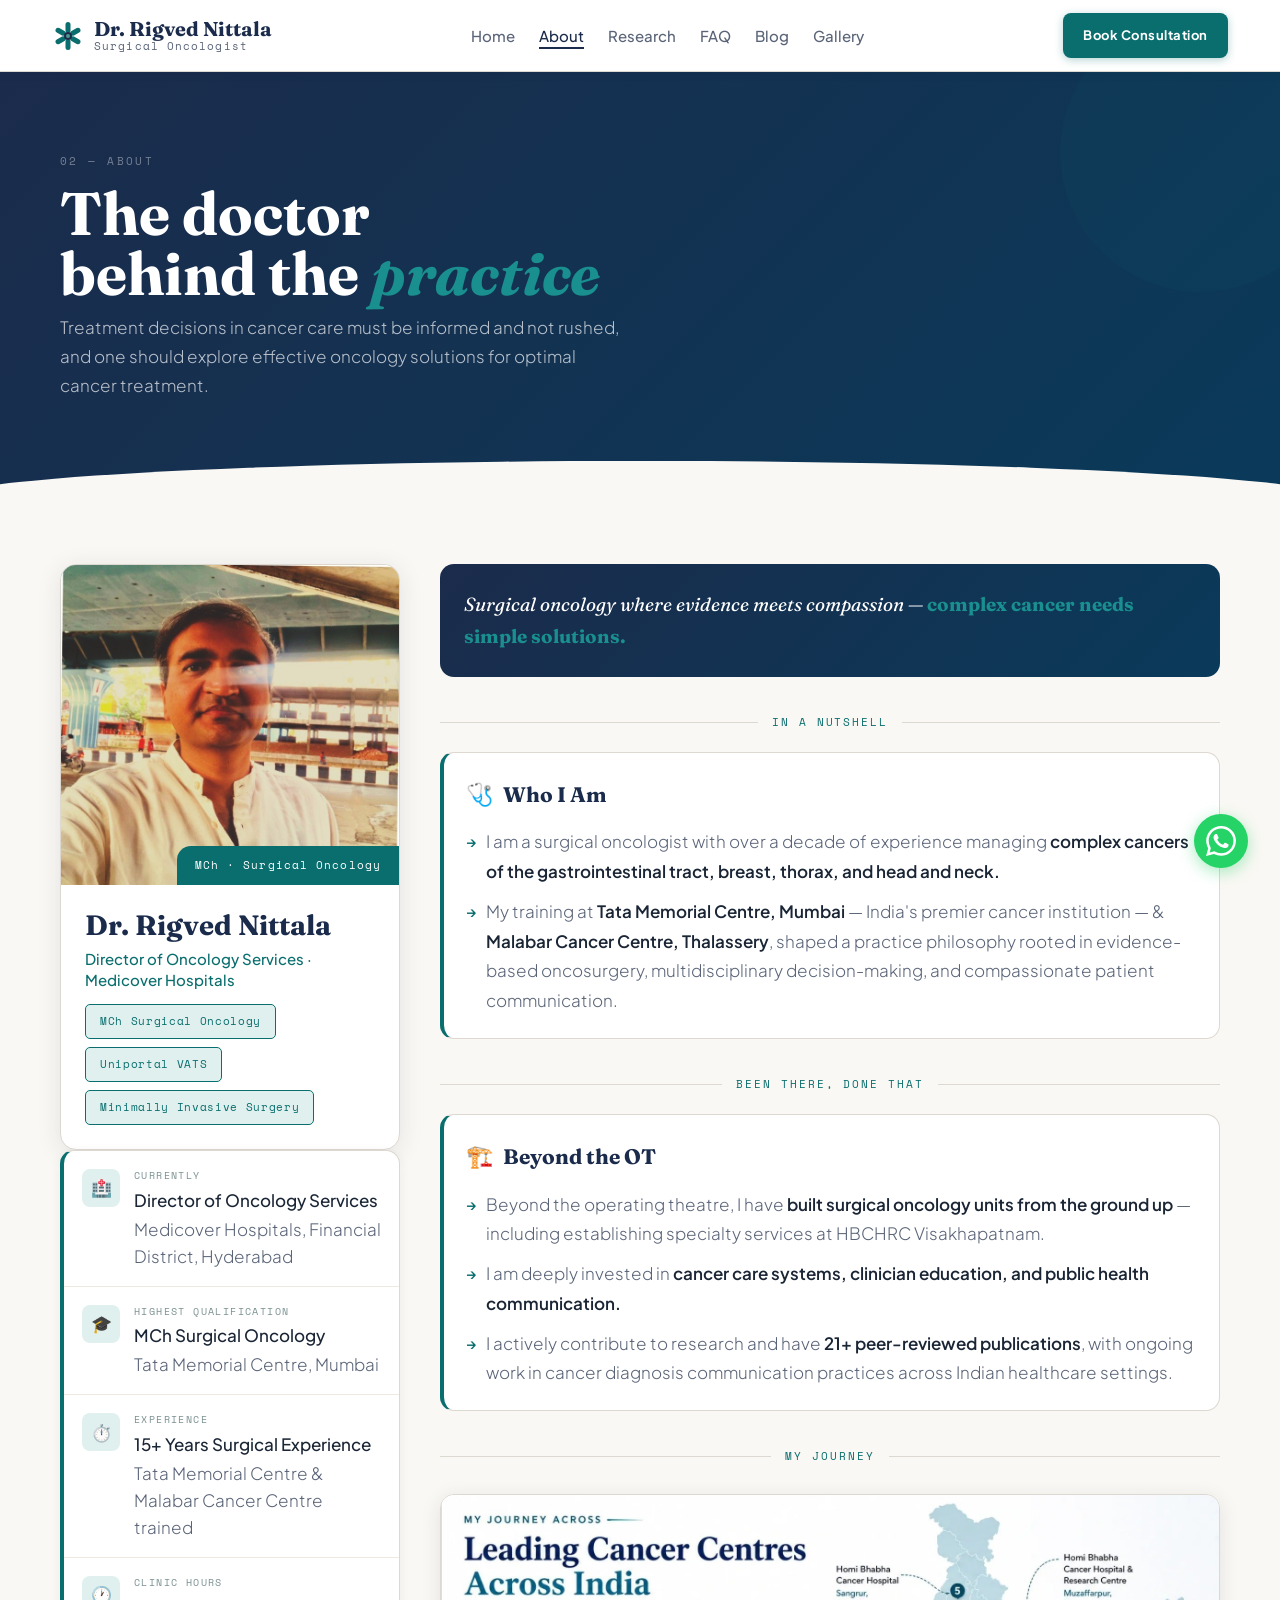
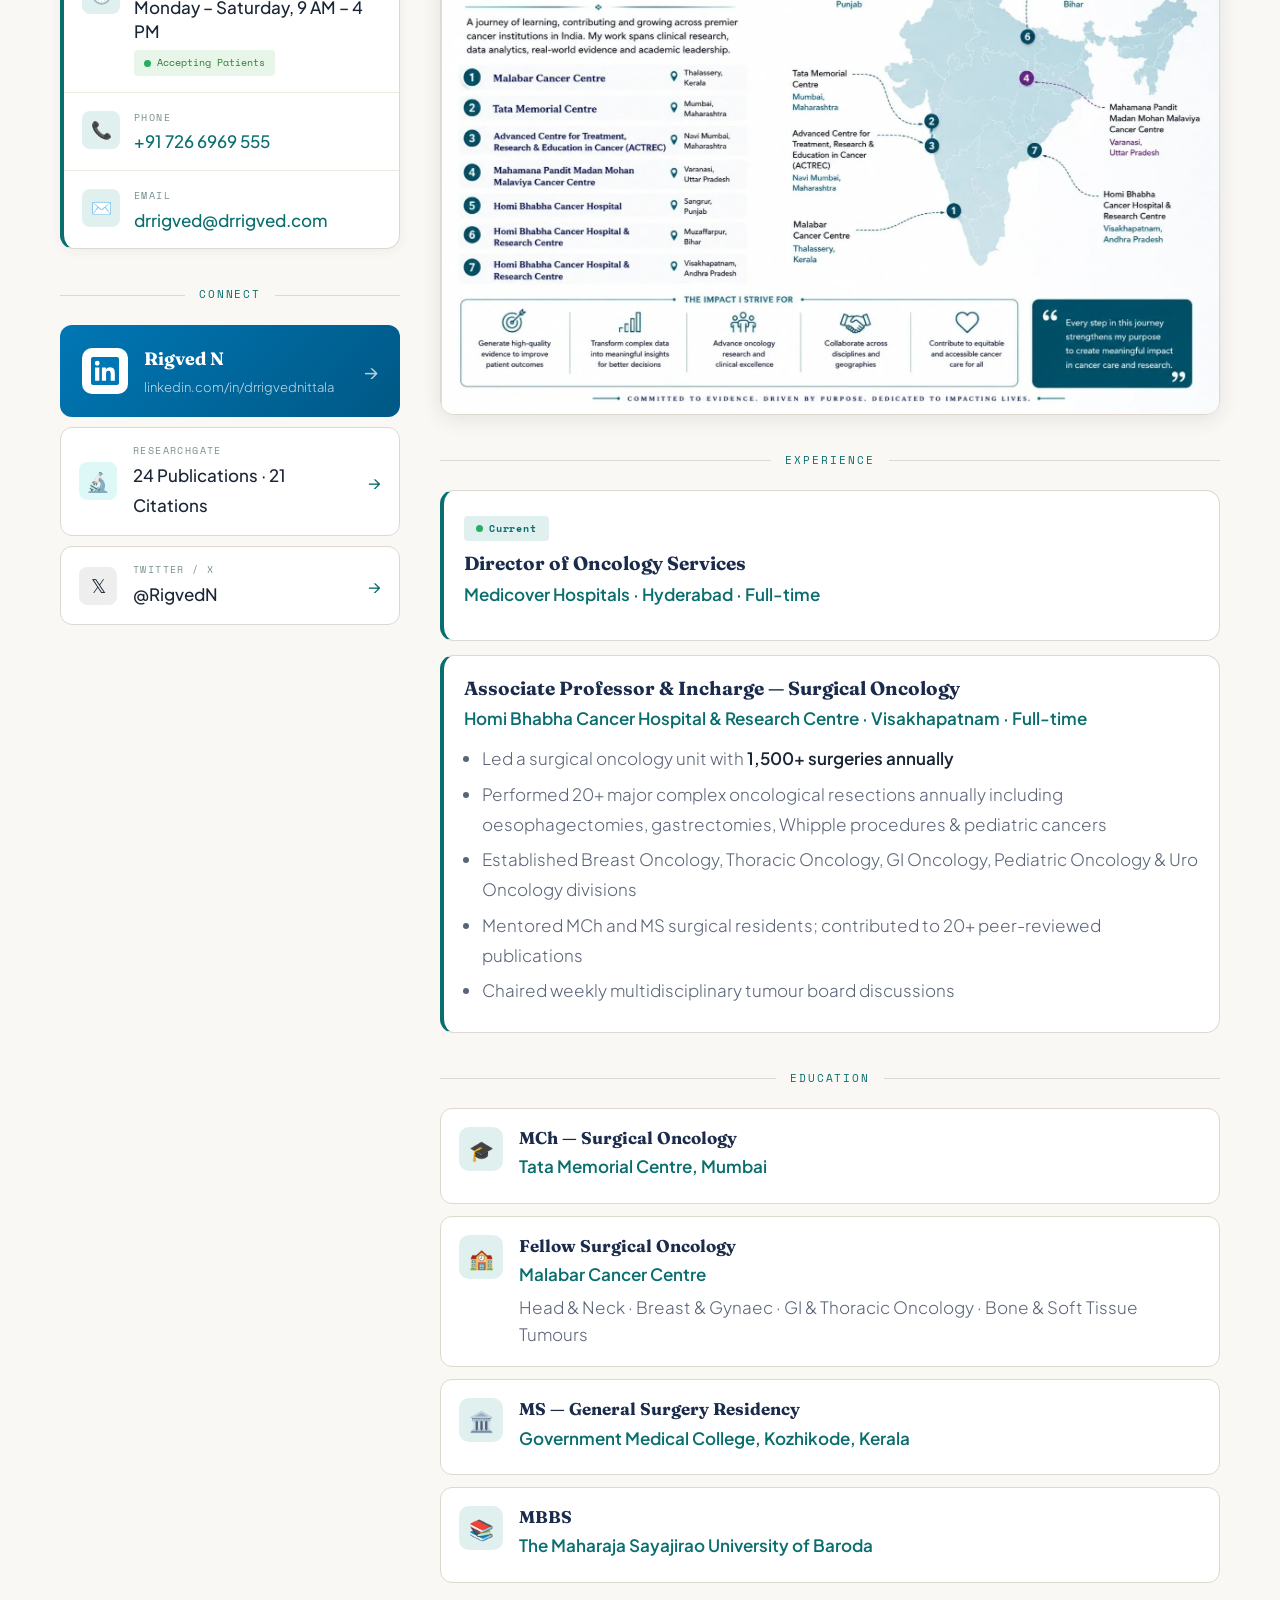
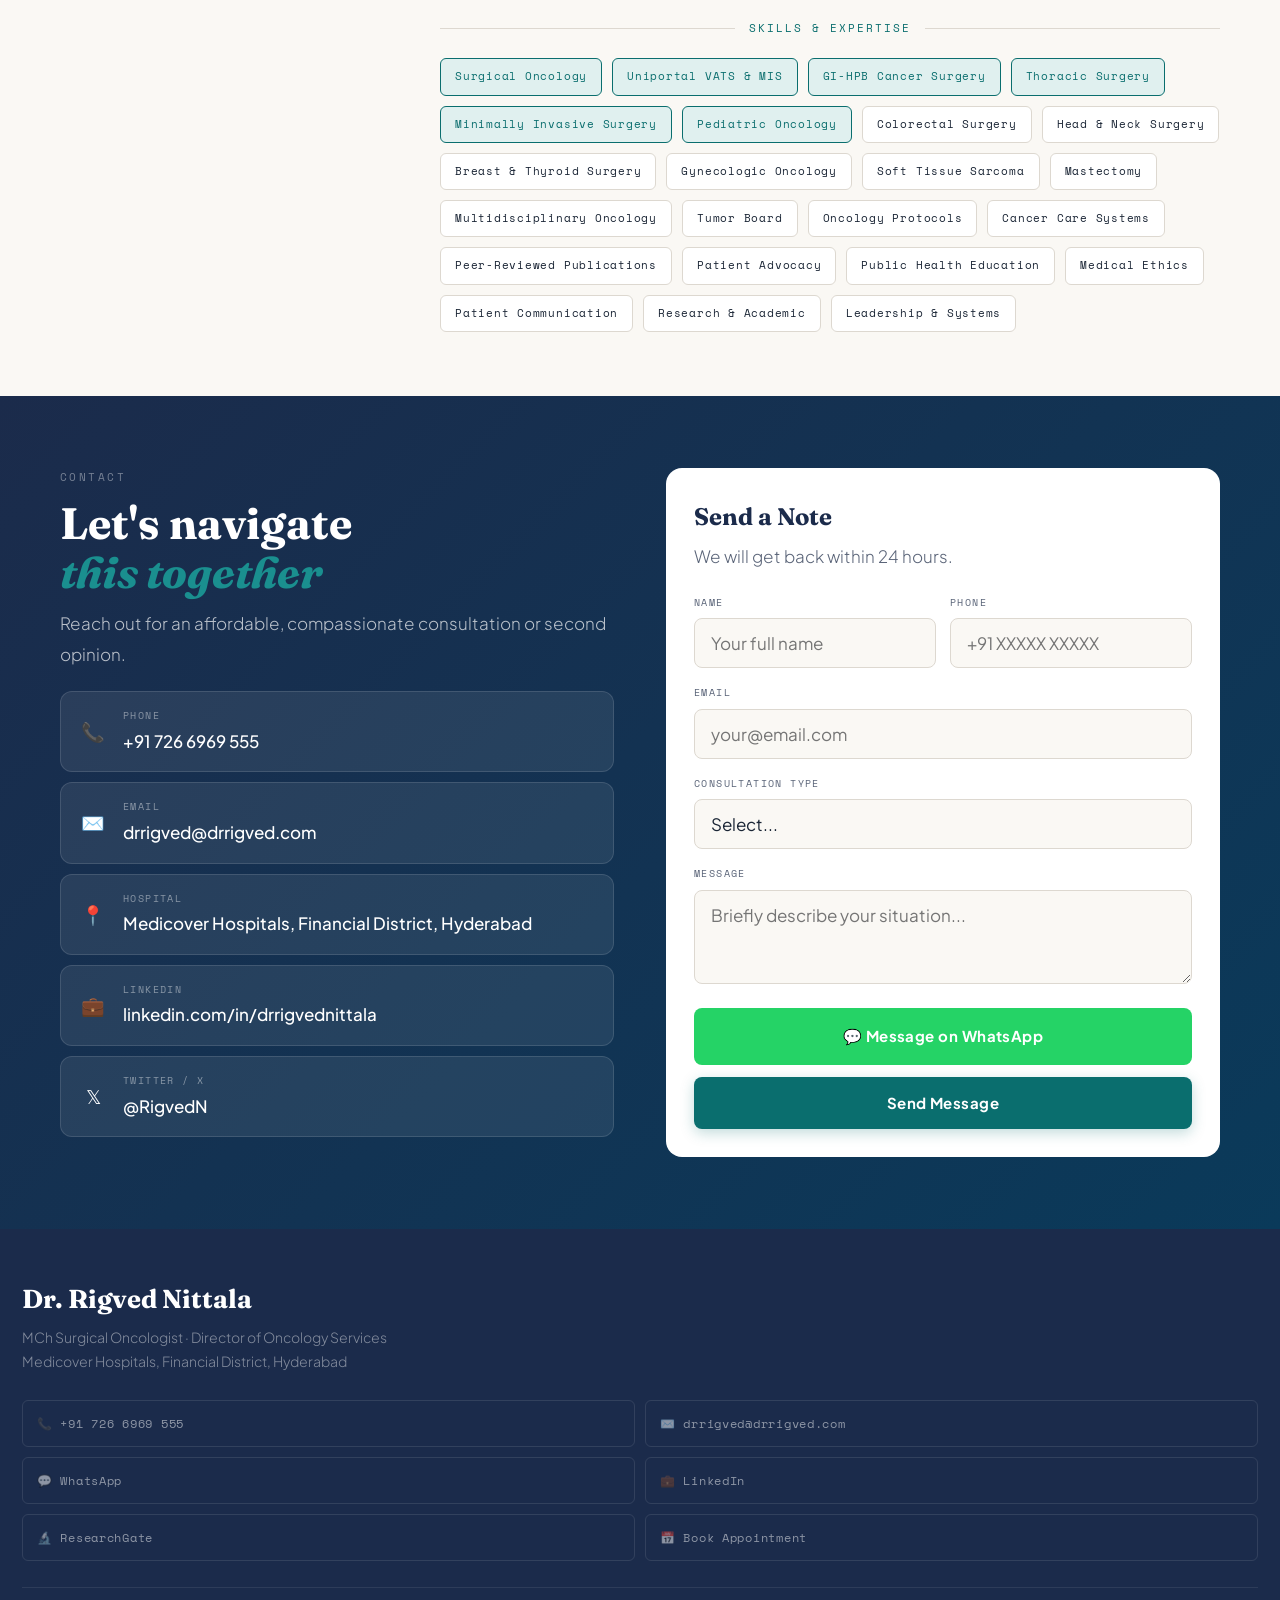
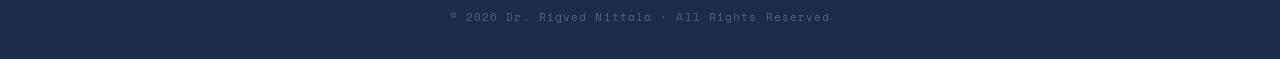
==== about.html @ e98cf2ef "Add files via upload" ====
<!DOCTYPE html>
<html lang="en">
<head>
<meta charset="UTF-8"><meta name="viewport" content="width=device-width,initial-scale=1">
<title>About Dr. Rigved Nittala — Surgical Oncologist</title>
<meta name="description" content="Dr. Rigved Nittala, MCh Surgical Oncologist and Director of Oncology Services at Medicover Hospitals Hyderabad.">
<meta name="theme-color" content="#1B2B4B">
<link rel="manifest" href="manifest.json">
<link rel="stylesheet" href="shared.css">
<style>

/* ── PAGE HERO ── */
.about-hero{background:linear-gradient(135deg,var(--navy) 0%,#0A3A5A 100%);padding:56px 24px 80px;position:relative;overflow:hidden}
.about-hero::after{content:'';position:absolute;bottom:-1px;left:0;right:0;height:40px;background:var(--bg);clip-path:ellipse(55% 100% at 50% 100%)}
.about-hero::before{content:'';position:absolute;top:-60px;right:-60px;width:280px;height:280px;background:var(--teal);border-radius:50%;opacity:.07}
.hero-label{font-family:var(--mono);font-size:11px;letter-spacing:.22em;color:rgba(255,255,255,.4);text-transform:uppercase;margin-bottom:12px}
.hero-h1{font-family:var(--serif);font-size:clamp(36px,8vw,60px);font-weight:700;color:white;line-height:1.0;margin-bottom:10px}
.hero-h1 em{font-style:italic;color:var(--teal-light)}
.hero-sub{font-size:17px;color:rgba(255,255,255,.7);font-weight:300;line-height:1.7;max-width:560px}

/* ── MAIN GRID ── */
.about-section{padding:48px 24px;background:var(--bg)}
.about-grid{display:flex;flex-direction:column;gap:32px}

/* ── PROFILE CARD ── */
.profile-card{background:var(--white);border-radius:16px;overflow:hidden;box-shadow:0 4px 24px rgba(27,43,75,.1);border:1px solid var(--border)}
.profile-photo{position:relative;overflow:hidden}
.profile-photo img{width:100%;height:320px;object-fit:cover;object-position:center top;display:block}
.profile-badge{position:absolute;bottom:0;right:0;background:var(--teal);color:white;padding:10px 18px;font-family:var(--mono);font-size:11px;letter-spacing:.1em;border-radius:14px 0 0 0;font-weight:500}
.profile-info{padding:24px}
.profile-name{font-family:var(--serif);font-size:28px;font-weight:700;color:var(--navy);margin-bottom:5px;line-height:1.2}
.profile-role{font-size:15px;color:var(--teal);font-weight:500;margin-bottom:14px;line-height:1.4}
.chip-wrap{display:flex;flex-wrap:wrap;gap:8px}
.chip{font-family:var(--mono);font-size:11px;letter-spacing:.06em;padding:7px 14px;background:var(--teal-pale);border:1px solid var(--teal);color:var(--teal);border-radius:5px;font-weight:500}

/* ── INFO CARD ── */
.info-card{background:var(--white);border-radius:14px;overflow:hidden;border:1px solid var(--border);box-shadow:0 2px 12px rgba(27,43,75,.06);border-left:4px solid var(--teal)}
.info-row{display:flex;gap:14px;padding:16px 18px;border-bottom:1px solid var(--border-light);align-items:flex-start}
.info-row:last-child{border-bottom:none}
.info-icon{width:38px;height:38px;background:var(--teal-pale);border-radius:8px;display:flex;align-items:center;justify-content:center;font-size:17px;flex-shrink:0;margin-top:2px}
.info-label{font-family:var(--mono);font-size:10px;letter-spacing:.14em;color:var(--sage);text-transform:uppercase;margin-bottom:4px}
.info-value{font-size:var(--fs-body);color:var(--text);font-weight:500;line-height:1.4}
.info-sub{font-size:var(--fs-small);color:var(--muted);margin-top:3px;font-weight:300;line-height:1.6}
.green-badge{display:inline-flex;align-items:center;gap:6px;background:#e8f5e9;color:#2e7d32;padding:4px 10px;border-radius:4px;font-family:var(--mono);font-size:10px;margin-top:7px;font-weight:500}

/* ── SECTION DIVIDER ── */
.sec-div{display:flex;align-items:center;gap:14px;margin:36px 0 20px}
.sec-div-line{flex:1;height:1px;background:var(--border)}
.sec-div-label{font-family:var(--mono);font-size:11px;letter-spacing:.18em;text-transform:uppercase;color:var(--teal);white-space:nowrap;font-weight:500}

/* ── INTRO STATEMENT ── */
.intro-statement{background:linear-gradient(135deg,var(--navy),#0A3A5A);border-radius:14px;padding:24px;margin-bottom:28px}
.intro-statement p{font-family:var(--serif);font-size:19px;font-style:italic;color:white;line-height:1.7;font-weight:400}
.intro-statement p strong{color:var(--teal-light);font-style:normal}

/* ── BIO BOXES ── */
.bio-box{background:var(--white);border:1px solid var(--border);border-radius:14px;padding:22px;margin-bottom:18px;border-left:4px solid var(--teal)}
.bio-box-title{font-family:var(--serif);font-size:21px;font-weight:700;color:var(--navy);margin-bottom:14px;display:flex;align-items:center;gap:10px}
.bio-box-title span{font-size:22px}
.bio-box ul{list-style:none;padding:0;margin:0;display:flex;flex-direction:column;gap:10px}
.bio-box li{font-size:var(--fs-body);color:var(--muted);line-height:1.75;font-weight:300;padding-left:20px;position:relative}
.bio-box li::before{content:'→';position:absolute;left:0;color:var(--teal);font-weight:600;font-size:14px;top:2px}
.bio-box li strong{color:var(--text);font-weight:600}

/* ── CAREER MAP ── */
.career-map-wrap{margin:28px 0;border-radius:14px;overflow:hidden;border:1px solid var(--border);box-shadow:0 4px 20px rgba(27,43,75,.1)}
.career-map-wrap img{width:100%;display:block}

/* ── EXPERIENCE ── */
.exp-item{background:var(--white);border:1px solid var(--border);border-radius:14px;padding:20px;margin-bottom:14px;border-left:4px solid var(--teal);transition:box-shadow .2s}
.exp-item:hover{box-shadow:0 4px 20px rgba(27,43,75,.1)}
.exp-item.current{border-left-color:var(--teal)}
.exp-role{font-family:var(--serif);font-size:19px;font-weight:700;color:var(--navy);margin-bottom:4px;line-height:1.3}
.exp-org{font-size:var(--fs-small);color:var(--teal);font-weight:600;margin-bottom:10px}
.exp-desc ul{padding-left:18px;margin-top:8px}
.exp-desc li{font-size:var(--fs-body);color:var(--muted);line-height:1.75;margin-bottom:6px;font-weight:300}
.exp-desc li strong{color:var(--text);font-weight:600}
.current-badge{display:inline-flex;align-items:center;gap:6px;background:var(--teal-pale);color:var(--teal);padding:4px 12px;border-radius:4px;font-family:var(--mono);font-size:10px;font-weight:600;letter-spacing:.08em;margin-bottom:10px}

/* ── EDUCATION ── */
.edu-item{background:var(--white);border:1px solid var(--border);border-radius:12px;padding:18px;margin-bottom:12px;display:flex;gap:16px;align-items:flex-start}
.edu-icon{width:44px;height:44px;background:var(--teal-pale);border-radius:10px;display:flex;align-items:center;justify-content:center;font-size:20px;flex-shrink:0}
.edu-degree{font-family:var(--serif);font-size:17px;font-weight:700;color:var(--navy);margin-bottom:3px;line-height:1.3}
.edu-school{font-size:var(--fs-small);color:var(--teal);font-weight:600;margin-bottom:3px}
.edu-detail{font-size:var(--fs-small);color:var(--muted);font-weight:300;margin-top:4px;line-height:1.6}

/* ── SKILLS ── */
.skills-grid{display:flex;flex-wrap:wrap;gap:10px}
.skill{font-family:var(--mono);font-size:11px;letter-spacing:.07em;padding:8px 14px;border:1px solid var(--border);color:var(--text);background:var(--white);border-radius:6px;transition:all .2s;font-weight:400}
.skill:hover{border-color:var(--teal);color:var(--teal);background:var(--teal-pale)}
.skill.highlight{background:var(--teal-pale);border-color:var(--teal);color:var(--teal);font-weight:500}

/* ── SOCIAL ── */
.social-links{display:flex;flex-direction:column;gap:10px}
.social-link{display:flex;align-items:center;gap:16px;padding:14px 18px;border:1px solid var(--border);border-radius:12px;text-decoration:none;color:var(--text);transition:all .2s;background:var(--white)}
.social-link:hover{border-color:var(--navy);background:var(--bg-ivory);transform:translateX(3px)}
.social-icon{width:38px;height:38px;border-radius:8px;display:flex;align-items:center;justify-content:center;flex-shrink:0;font-size:19px}
.social-label{font-family:var(--mono);font-size:10px;letter-spacing:.14em;color:var(--sage);text-transform:uppercase;margin-bottom:2px}
.social-val{font-size:var(--fs-body);font-weight:500;color:var(--text)}
.social-arrow{margin-left:auto;color:var(--teal);font-size:18px}
.linkedin-card{background:linear-gradient(135deg,#0077B5,#005885);border-radius:12px;padding:18px 22px;display:flex;align-items:center;gap:16px;text-decoration:none;margin-bottom:10px}
.linkedin-logo{width:46px;height:46px;background:white;border-radius:10px;display:flex;align-items:center;justify-content:center;flex-shrink:0}
.linkedin-logo svg{width:28px;height:28px}
.linkedin-name{font-family:var(--serif);font-size:18px;font-weight:700;color:white;margin-bottom:2px}
.linkedin-role{font-size:13px;color:rgba(255,255,255,.75);font-weight:300}
.linkedin-arrow{color:rgba(255,255,255,.7);font-size:20px;margin-left:auto}

/* ── CONTACT ── */
.contact-section{background:linear-gradient(135deg,var(--navy) 0%,#0A3A5A 100%);padding:48px 24px}
.contact-grid{display:flex;flex-direction:column;gap:32px}
.contact-title{font-family:var(--serif);font-size:clamp(28px,6vw,44px);font-weight:700;color:white;line-height:1.1;margin-bottom:12px}
.contact-title em{font-style:italic;color:var(--teal-light)}
.contact-desc{font-size:var(--fs-body);color:rgba(255,255,255,.7);font-weight:300;line-height:1.8;margin-bottom:22px}
.c-link{display:flex;align-items:center;gap:16px;padding:15px 18px;background:rgba(255,255,255,.08);border:1px solid rgba(255,255,255,.12);border-radius:12px;text-decoration:none;color:white;transition:all .2s;margin-bottom:10px;min-height:54px}
.c-link:hover{background:rgba(255,255,255,.16);transform:translateX(3px)}
.c-link-icon{font-size:19px;width:28px;text-align:center;flex-shrink:0}
.c-link-label{font-family:var(--mono);font-size:10px;letter-spacing:.14em;color:rgba(255,255,255,.45);text-transform:uppercase;margin-bottom:2px}
.c-link-val{font-size:var(--fs-body);font-weight:500}
.cform{background:white;border-radius:16px;padding:28px}
.cform-title{font-family:var(--serif);font-size:24px;font-weight:700;color:var(--navy);margin-bottom:4px}
.cform-sub{font-size:var(--fs-small);color:var(--muted);font-weight:300;margin-bottom:22px}
.fg{margin-bottom:16px}
.fg label{display:block;font-family:var(--mono);font-size:10px;letter-spacing:.14em;text-transform:uppercase;color:var(--muted);margin-bottom:7px}
.fg input,.fg textarea,.fg select{width:100%;border:1.5px solid var(--border);border-radius:8px;padding:13px 16px;font-family:var(--sans);font-size:var(--fs-body);color:var(--text);background:var(--bg);outline:none;transition:border-color .2s;-webkit-appearance:none;min-height:50px}
.fg input:focus,.fg textarea:focus,.fg select:focus{border-color:var(--teal);box-shadow:0 0 0 3px rgba(10,110,110,.1)}
.fg textarea{resize:vertical;min-height:94px}
.fg-row{display:grid;grid-template-columns:1fr 1fr;gap:14px}

@media(min-width:768px){
  .about-hero{padding:80px 60px 100px}
  .about-section{padding:64px 60px}
  .about-grid{display:grid;grid-template-columns:340px 1fr;gap:40px;align-items:start}
  .contact-section{padding:72px 60px}
  .contact-grid{display:grid;grid-template-columns:1fr 1fr;gap:52px;align-items:start}
}
</style>
</head>
<body>
</div>
<nav class="main-nav">
  <a href="index.html" class="nav-logo"><svg width="32" height="32" viewBox="0 0 64 64"><g transform="translate(32,32)"><rect x="-5" y="-28" width="10" height="22" rx="5" fill="#0A6E6E" transform="rotate(0)"/><rect x="-5" y="-28" width="10" height="22" rx="5" fill="#0A6E6E" transform="rotate(60)"/><rect x="-5" y="-28" width="10" height="22" rx="5" fill="#0A6E6E" transform="rotate(120)"/><rect x="-5" y="-28" width="10" height="22" rx="5" fill="#0A6E6E" transform="rotate(180)"/><rect x="-5" y="-28" width="10" height="22" rx="5" fill="#0A6E6E" transform="rotate(240)"/><rect x="-5" y="-28" width="10" height="22" rx="5" fill="#0A6E6E" transform="rotate(300)"/><circle r="8" fill="#1B2B4B"/><circle r="4" fill="#4A9B8E"/></g></svg><div class="nav-logo-text">Dr. Rigved Nittala<small>Surgical Oncologist</small></div></a>
  <ul class="nav-links"><li><a href="index.html">Home</a></li><li><a href="about.html" class="active">About</a></li><li><a href="research.html">Research</a></li><li><a href="faq.html">FAQ</a></li><li><a href="blog.html">Blog</a></li><li><a href="gallery.html">Gallery</a></li></ul>
  <div class="nav-right"><a href="#contact" class="nav-cta">Book Consultation</a></div>
</nav>

<div class="page-wrap">

<!-- HERO -->
<div class="about-hero">
  <div class="hero-label reveal">02 — About</div>
  <h1 class="hero-h1 reveal d1">The doctor<br>behind the <em>practice</em></h1>
  <p class="hero-sub reveal d2">Treatment decisions in cancer care must be informed and not rushed, and one should explore effective oncology solutions for optimal cancer treatment.</p>
</div>

<!-- MAIN SECTION -->
<div class="about-section">
  <div class="about-grid">

    <!-- LEFT SIDEBAR -->
    <div>
      <!-- PROFILE CARD -->
      <div class="profile-card reveal">
        <div class="profile-photo">
          <img src="doctor-photo.jpg" alt="Dr. Rigved Nittala"/>
          <div class="profile-badge">MCh · Surgical Oncology</div>
        </div>
        <div class="profile-info">
          <div class="profile-name">Dr. Rigved Nittala</div>
          <div class="profile-role">Director of Oncology Services · Medicover Hospitals</div>
          <div class="chip-wrap">
            <span class="chip">MCh Surgical Oncology</span>
            <span class="chip">Uniportal VATS</span>
            <span class="chip">Minimally Invasive Surgery</span>
          </div>
        </div>
      </div>

      <!-- INFO CARD -->
      <div class="info-card reveal d1">
        <div class="info-row"><div class="info-icon">🏥</div><div><div class="info-label">Currently</div><div class="info-value">Director of Oncology Services</div><div class="info-sub">Medicover Hospitals, Financial District, Hyderabad</div></div></div>
        <div class="info-row"><div class="info-icon">🎓</div><div><div class="info-label">Highest Qualification</div><div class="info-value">MCh Surgical Oncology</div><div class="info-sub">Tata Memorial Centre, Mumbai</div></div></div>
        <div class="info-row"><div class="info-icon">⏱️</div><div><div class="info-label">Experience</div><div class="info-value">15+ Years Surgical Experience</div><div class="info-sub">Tata Memorial Centre &amp; Malabar Cancer Centre trained</div></div></div>
        <div class="info-row"><div class="info-icon">🕐</div><div><div class="info-label">Clinic Hours</div><div class="info-value">Monday – Saturday, 9 AM – 4 PM</div><div class="green-badge"><span class="status-dot"></span>Accepting Patients</div></div></div>
        <div class="info-row"><div class="info-icon">📞</div><div><div class="info-label">Phone</div><div class="info-value"><a href="tel:+917266969555" style="color:var(--teal);text-decoration:none">+91 726 6969 555</a></div></div></div>
        <div class="info-row"><div class="info-icon">✉️</div><div><div class="info-label">Email</div><div class="info-value"><a href="mailto:drrigved@drrigved.com" style="color:var(--teal);text-decoration:none">drrigved@drrigved.com</a></div></div></div>
      </div>

      <!-- CONNECT -->
      <div class="sec-div reveal"><div class="sec-div-line"></div><div class="sec-div-label">Connect</div><div class="sec-div-line"></div></div>
      <a href="https://www.linkedin.com/in/drrigvednittala/" target="_blank" class="linkedin-card reveal">
        <div class="linkedin-logo"><svg viewBox="0 0 24 24" fill="#0077B5"><path d="M20.447 20.452h-3.554v-5.569c0-1.328-.027-3.037-1.852-3.037-1.853 0-2.136 1.445-2.136 2.939v5.667H9.351V9h3.414v1.561h.046c.477-.9 1.637-1.85 3.37-1.85 3.601 0 4.267 2.37 4.267 5.455v6.286zM5.337 7.433a2.062 2.062 0 01-2.063-2.065 2.064 2.064 0 112.063 2.065zm1.782 13.019H3.555V9h3.564v11.452zM22.225 0H1.771C.792 0 0 .774 0 1.729v20.542C0 23.227.792 24 1.771 24h20.451C23.2 24 24 23.227 24 22.271V1.729C24 .774 23.2 0 22.222 0h.003z"/></svg></div>
        <div><div class="linkedin-name">Rigved N</div><div class="linkedin-role">linkedin.com/in/drrigvednittala</div></div>
        <div class="linkedin-arrow">→</div>
      </a>
      <div class="social-links reveal d1">
        <a href="https://www.researchgate.net/profile/Rigved-Nittala" target="_blank" class="social-link"><div class="social-icon" style="background:#00CCBB22">🔬</div><div><div class="social-label">ResearchGate</div><div class="social-val">24 Publications · 21 Citations</div></div><div class="social-arrow">→</div></a>
        <a href="https://twitter.com/RigvedN" target="_blank" class="social-link"><div class="social-icon" style="background:#00000011">𝕏</div><div><div class="social-label">Twitter / X</div><div class="social-val">@RigvedN</div></div><div class="social-arrow">→</div></a>
      </div>
    </div>

    <!-- RIGHT CONTENT -->
    <div>

      <!-- INTRO STATEMENT -->
      <div class="intro-statement reveal">
        <p>Surgical oncology where evidence meets compassion — <strong>complex cancer needs simple solutions.</strong></p>
      </div>

      <!-- IN A NUTSHELL -->
      <div class="sec-div reveal"><div class="sec-div-line"></div><div class="sec-div-label">In a Nutshell</div><div class="sec-div-line"></div></div>
      <div class="bio-box reveal d1">
        <div class="bio-box-title"><span>🩺</span> Who I Am</div>
        <ul>
          <li>I am a surgical oncologist with over a decade of experience managing <strong>complex cancers of the gastrointestinal tract, breast, thorax, and head and neck.</strong></li>
          <li>My training at <strong>Tata Memorial Centre, Mumbai</strong> — India's premier cancer institution — &amp; <strong>Malabar Cancer Centre, Thalassery</strong>, shaped a practice philosophy rooted in evidence-based oncosurgery, multidisciplinary decision-making, and compassionate patient communication.</li>
        </ul>
      </div>

      <!-- BEEN THERE DONE THAT -->
      <div class="sec-div reveal"><div class="sec-div-line"></div><div class="sec-div-label">Been There, Done That</div><div class="sec-div-line"></div></div>
      <div class="bio-box reveal d1" style="border-left-color:var(--teal)">
        <div class="bio-box-title"><span>🏗️</span> Beyond the OT</div>
        <ul>
          <li>Beyond the operating theatre, I have <strong>built surgical oncology units from the ground up</strong> — including establishing specialty services at HBCHRC Visakhapatnam.</li>
          <li>I am deeply invested in <strong>cancer care systems, clinician education, and public health communication.</strong></li>
          <li>I actively contribute to research and have <strong>21+ peer-reviewed publications</strong>, with ongoing work in cancer diagnosis communication practices across Indian healthcare settings.</li>
        </ul>
      </div>

      <!-- CAREER MAP -->
      <div class="sec-div reveal"><div class="sec-div-line"></div><div class="sec-div-label">My Journey</div><div class="sec-div-line"></div></div>
      <div class="career-map-wrap reveal d1">
        <img src="career-map.png" alt="Dr. Rigved Nittala — Journey Across Leading Cancer Centres Across India"/>
      </div>

      <!-- EXPERIENCE -->
      <div class="sec-div reveal"><div class="sec-div-line"></div><div class="sec-div-label">Experience</div><div class="sec-div-line"></div></div>

      <div class="exp-item current reveal">
        <div class="current-badge"><span class="status-dot"></span> Current</div>
        <div class="exp-role">Director of Oncology Services</div>
        <div class="exp-org">Medicover Hospitals · Hyderabad · Full-time</div>
      </div>

      <div class="exp-item reveal d1">
        <div class="exp-role">Associate Professor &amp; Incharge — Surgical Oncology</div>
        <div class="exp-org">Homi Bhabha Cancer Hospital &amp; Research Centre · Visakhapatnam · Full-time</div>
        <div class="exp-desc">
          <ul>
            <li>Led a surgical oncology unit with <strong>1,500+ surgeries annually</strong></li>
            <li>Performed 20+ major complex oncological resections annually including oesophagectomies, gastrectomies, Whipple procedures &amp; pediatric cancers</li>
            <li>Established Breast Oncology, Thoracic Oncology, GI Oncology, Pediatric Oncology &amp; Uro Oncology divisions</li>
            <li>Mentored MCh and MS surgical residents; contributed to 20+ peer-reviewed publications</li>
            <li>Chaired weekly multidisciplinary tumour board discussions</li>
          </ul>
        </div>
      </div>

      <!-- EDUCATION -->
      <div class="sec-div reveal"><div class="sec-div-line"></div><div class="sec-div-label">Education</div><div class="sec-div-line"></div></div>
      <div class="edu-item reveal">
        <div class="edu-icon">🎓</div>
        <div><div class="edu-degree">MCh — Surgical Oncology</div><div class="edu-school">Tata Memorial Centre, Mumbai</div></div>
      </div>
      <div class="edu-item reveal d1">
        <div class="edu-icon">🏫</div>
        <div><div class="edu-degree">Fellow Surgical Oncology</div><div class="edu-school">Malabar Cancer Centre</div><div class="edu-detail">Head &amp; Neck · Breast &amp; Gynaec · GI &amp; Thoracic Oncology · Bone &amp; Soft Tissue Tumours</div></div>
      </div>
      <div class="edu-item reveal d2">
        <div class="edu-icon">🏛️</div>
        <div><div class="edu-degree">MS — General Surgery Residency</div><div class="edu-school">Government Medical College, Kozhikode, Kerala</div></div>
      </div>
      <div class="edu-item reveal">
        <div class="edu-icon">📚</div>
        <div><div class="edu-degree">MBBS</div><div class="edu-school">The Maharaja Sayajirao University of Baroda</div></div>
      </div>

      <!-- SKILLS -->
      <div class="sec-div reveal"><div class="sec-div-line"></div><div class="sec-div-label">Skills &amp; Expertise</div><div class="sec-div-line"></div></div>
      <div class="skills-grid reveal">
        <span class="skill highlight">Surgical Oncology</span>
        <span class="skill highlight">Uniportal VATS &amp; MIS</span>
        <span class="skill highlight">GI-HPB Cancer Surgery</span>
        <span class="skill highlight">Thoracic Surgery</span>
        <span class="skill highlight">Minimally Invasive Surgery</span>
        <span class="skill highlight">Pediatric Oncology</span>
        <span class="skill">Colorectal Surgery</span>
        <span class="skill">Head &amp; Neck Surgery</span>
        <span class="skill">Breast &amp; Thyroid Surgery</span>
        <span class="skill">Gynecologic Oncology</span>
        <span class="skill">Soft Tissue Sarcoma</span>
        <span class="skill">Mastectomy</span>
        <span class="skill">Multidisciplinary Oncology</span>
        <span class="skill">Tumor Board</span>
        <span class="skill">Oncology Protocols</span>
        <span class="skill">Cancer Care Systems</span>
        <span class="skill">Peer-Reviewed Publications</span>
        <span class="skill">Patient Advocacy</span>
        <span class="skill">Public Health Education</span>
        <span class="skill">Medical Ethics</span>
        <span class="skill">Patient Communication</span>
        <span class="skill">Research &amp; Academic</span>
        <span class="skill">Leadership &amp; Systems</span>
      </div>

    </div>
  </div>
</div>

<!-- CONTACT -->
<div class="contact-section" id="contact">
  <div class="contact-grid">
    <div>
      <div class="hero-label reveal" style="color:rgba(255,255,255,.4)">Contact</div>
      <h2 class="contact-title reveal">Let's navigate<br><em>this together</em></h2>
      <p class="contact-desc reveal d1">Reach out for an affordable, compassionate consultation or second opinion.</p>
      <div class="reveal d2">
        <a href="tel:+917266969555" class="c-link"><div class="c-link-icon">📞</div><div><div class="c-link-label">Phone</div><div class="c-link-val">+91 726 6969 555</div></div></a>
        <a href="mailto:drrigved@drrigved.com" class="c-link"><div class="c-link-icon">✉️</div><div><div class="c-link-label">Email</div><div class="c-link-val">drrigved@drrigved.com</div></div></a>
        <a href="https://maps.google.com/?q=Medicover+Hospitals+Financial+District+Hyderabad" target="_blank" class="c-link"><div class="c-link-icon">📍</div><div><div class="c-link-label">Hospital</div><div class="c-link-val">Medicover Hospitals, Financial District, Hyderabad</div></div></a>
        <a href="https://www.linkedin.com/in/drrigvednittala/" target="_blank" class="c-link"><div class="c-link-icon">💼</div><div><div class="c-link-label">LinkedIn</div><div class="c-link-val">linkedin.com/in/drrigvednittala</div></div></a>
        <a href="https://twitter.com/RigvedN" target="_blank" class="c-link"><div class="c-link-icon">𝕏</div><div><div class="c-link-label">Twitter / X</div><div class="c-link-val">@RigvedN</div></div></a>
      </div>
    </div>
    <div class="cform reveal d1">
      <h3 class="cform-title">Send a Note</h3>
      <p class="cform-sub">We will get back within 24 hours.</p>
      <div class="fg-row">
        <div class="fg"><label>Name</label><input type="text" id="cname" placeholder="Your full name"></div>
        <div class="fg"><label>Phone</label><input type="tel" id="cphone" placeholder="+91 XXXXX XXXXX"></div>
      </div>
      <div class="fg"><label>Email</label><input type="email" id="cemail" placeholder="your@email.com"></div>
      <div class="fg"><label>Consultation Type</label>
        <select id="ctype">
          <option value="">Select...</option>
          <option>First Consultation</option>
          <option>Second Opinion on Diagnosis</option>
          <option>Second Opinion on Treatment</option>
          <option>Post-Surgery Follow-Up</option>
          <option>Referring Physician Enquiry</option>
          <option>Research / Academic Enquiry</option>
        </select>
      </div>
      <div class="fg"><label>Message</label><textarea id="cmsg" placeholder="Briefly describe your situation..."></textarea></div>
      <a href="https://wa.me/917266969555" target="_blank" class="btn btn-full" style="background:#25D366;color:white;margin-bottom:12px;min-height:52px;font-size:15px">💬 Message on WhatsApp</a>
      <button class="btn btn-primary btn-full" style="min-height:52px;font-size:15px" onclick="sendContact()">Send Message</button>
      <div id="contactMsg" style="display:none;margin-top:12px;padding:10px 14px;border-radius:8px;font-size:14px"></div>
    </div>
  </div>
</div>

<footer class="main-footer">
  <div class="footer-name">Dr. Rigved Nittala</div>
  <p class="footer-tagline">MCh Surgical Oncologist · Director of Oncology Services<br>Medicover Hospitals, Financial District, Hyderabad</p>
  <div class="footer-grid">
    <a href="tel:+917266969555">📞 +91 726 6969 555</a><a href="mailto:drrigved@drrigved.com">✉️ drrigved@drrigved.com</a>
    <a href="https://wa.me/917266969555" target="_blank">💬 WhatsApp</a><a href="https://www.linkedin.com/in/drrigvednittala/" target="_blank">💼 LinkedIn</a>
    <a href="https://www.researchgate.net/profile/Rigved-Nittala" target="_blank">🔬 ResearchGate</a><a href="#contact">📅 Book Appointment</a>
  </div>
  <div class="footer-copy">© 2026 Dr. Rigved Nittala · All Rights Reserved</div>
</footer>
</div>

<nav class="bottom-nav">
  <a href="index.html"><svg viewBox="0 0 24 24"><path d="M3 9l9-7 9 7v11a2 2 0 01-2 2H5a2 2 0 01-2-2z"/><polyline points="9,22 9,12 15,12 15,22"/></svg>Home</a>
  <a href="about.html" class="active"><svg viewBox="0 0 24 24"><path d="M20 21v-2a4 4 0 00-4-4H8a4 4 0 00-4 4v2"/><circle cx="12" cy="7" r="4"/></svg>About</a>
  <a href="research.html"><svg viewBox="0 0 24 24"><path d="M2 3h6a4 4 0 014 4v14a3 3 0 00-3-3H2z"/><path d="M22 3h-6a4 4 0 00-4 4v14a3 3 0 013-3h7z"/></svg>Research</a>
  <a href="faq.html"><svg viewBox="0 0 24 24"><circle cx="12" cy="12" r="10"/><path d="M9.09 9a3 3 0 015.83 1c0 2-3 3-3 3"/><line x1="12" y1="17" x2="12.01" y2="17"/></svg>FAQ</a>
  <a href="blog.html"><svg viewBox="0 0 24 24"><path d="M11 4H4a2 2 0 00-2 2v14a2 2 0 002 2h14a2 2 0 002-2v-7"/><path d="M18.5 2.5a2.121 2.121 0 013 3L12 15l-4 1 1-4 9.5-9.5z"/></svg>Blog</a>
  <a href="gallery.html"><svg viewBox="0 0 24 24"><rect x="3" y="3" width="18" height="18" rx="2"/><circle cx="8.5" cy="8.5" r="1.5"/><polyline points="21,15 16,10 5,21"/></svg>Gallery</a>
</nav>
<a href="https://wa.me/917266969555" class="wa-float" target="_blank"><svg viewBox="0 0 24 24"><path d="M17.472 14.382c-.297-.149-1.758-.867-2.03-.967-.273-.099-.471-.148-.67.15-.197.297-.767.966-.94 1.164-.173.199-.347.223-.644.075-.297-.15-1.255-.463-2.39-1.475-.883-.788-1.48-1.761-1.653-2.059-.173-.297-.018-.458.13-.606.134-.133.298-.347.446-.52.149-.174.198-.298.298-.497.099-.198.05-.371-.025-.52-.075-.149-.669-1.612-.916-2.207-.242-.579-.487-.5-.669-.51-.173-.008-.371-.01-.57-.01-.198 0-.52.074-.792.372-.272.297-1.04 1.016-1.04 2.479 0 1.462 1.065 2.875 1.213 3.074.149.198 2.096 3.2 5.077 4.487.709.306 1.262.489 1.694.625.712.227 1.36.195 1.871.118.571-.085 1.758-.719 2.006-1.413.248-.694.248-1.289.173-1.413-.074-.124-.272-.198-.57-.347m-5.421 7.403h-.004a9.87 9.87 0 01-5.031-1.378l-.361-.214-3.741.982.998-3.648-.235-.374a9.86 9.86 0 01-1.51-5.26c.001-5.45 4.436-9.884 9.888-9.884 2.64 0 5.122 1.03 6.988 2.898a9.825 9.825 0 012.893 6.994c-.003 5.45-4.437 9.884-9.885 9.884m8.413-18.297A11.815 11.815 0 0012.05 0C5.495 0 .16 5.335.157 11.892c0 2.096.547 4.142 1.588 5.945L.057 24l6.305-1.654a11.882 11.882 0 005.683 1.448h.005c6.554 0 11.89-5.335 11.893-11.893a11.821 11.821 0 00-3.48-8.413Z"/></svg></a>
<script>
function sendContact() {
  var name = document.getElementById('cname').value.trim();
  var phone = document.getElementById('cphone').value.trim();
  var email = document.getElementById('cemail').value.trim();
  var type = document.getElementById('ctype').value;
  var msg = document.getElementById('cmsg').value.trim();
  var statusEl = document.getElementById('contactMsg');
  if (!name || !email || !msg) { statusEl.style.display='block'; statusEl.style.background='#fdecea'; statusEl.style.color='#c62828'; statusEl.textContent='Please fill in name, email and message.'; return; }
  var sub = encodeURIComponent('Consultation Request — ' + (type || 'General') + ' — ' + name);
  var body = encodeURIComponent('Name: ' + name + '\nPhone: ' + (phone || 'Not provided') + '\nEmail: ' + email + '\nType: ' + (type || 'General') + '\n\nMessage:\n' + msg);
  window.location.href = 'mailto:drrigved@drrigved.com?subject=' + sub + '&body=' + body;
  statusEl.style.display='block'; statusEl.style.background='#e8f5e9'; statusEl.style.color='#2e7d32'; statusEl.textContent='Opening your email app to send the message.';
}
const obs = new IntersectionObserver(e => e.forEach(x => { if(x.isIntersecting) x.target.classList.add('visible'); }), {threshold:.1, rootMargin:'0px 0px -30px 0px'});
document.querySelectorAll('.reveal').forEach(el => obs.observe(el));
if ('serviceWorker' in navigator) navigator.serviceWorker.register('sw.js');
</script>
</body>
</html>
---- shared.css ----
@import url('https://fonts.googleapis.com/css2?family=Fraunces:ital,wght@0,600;0,700;0,800;1,600;1,700&family=Plus+Jakarta+Sans:wght@300;400;500;600;700&family=Space+Mono:wght@400;700&display=swap');
*,*::before,*::after{margin:0;padding:0;box-sizing:border-box}
:root{
  --teal:#0A6E6E;--teal-light:#1A8F8F;--teal-pale:#E0F0EF;--teal-mid:#4A9B8E;--teal-deep:#065555;
  --navy:#1B2B4B;--navy-light:#2D4070;--navy-pale:#EEF2F8;
  --bg:#FAF8F4;--bg-ivory:#F5F0E8;--white:#FFFFFF;--surface:#F0EDE8;--surface2:#EBF3F1;
  --text:#1A2535;--muted:#5A6478;--sage:#7A9090;
  --border:#DDD8D0;--border-light:#EDE8E0;
  --serif:'Fraunces',serif;
  --sans:'Plus Jakarta Sans',sans-serif;
  --mono:'Space Mono',monospace;
  --radius:8px;--radius-lg:14px;
  --shadow:0 2px 16px rgba(27,43,75,0.08);--shadow-lg:0 8px 32px rgba(27,43,75,0.14);
}
html{scroll-behavior:smooth;-webkit-text-size-adjust:100%}
body{background:var(--bg);color:var(--text);font-family:var(--sans);overflow-x:hidden;min-height:100vh;font-size:17px;line-height:1.75}

/* NAV */
.main-nav{position:sticky;top:0;z-index:100;background:rgba(255,255,255,.97);backdrop-filter:blur(14px);border-bottom:1px solid var(--border);height:68px;display:flex;align-items:center;justify-content:space-between;padding:0 22px;box-shadow:0 1px 12px rgba(27,43,75,.06)}
.nav-logo{display:flex;align-items:center;gap:10px;text-decoration:none}
.nav-logo-text{font-family:var(--serif);font-size:20px;font-weight:700;color:var(--navy);line-height:1.1}
.nav-logo-text small{display:block;font-size:11px;font-weight:400;color:var(--muted);font-family:var(--mono);letter-spacing:.1em}
.nav-links{display:none}
.nav-right{display:flex;align-items:center;gap:10px}
.nav-cta{background:var(--teal);color:white;padding:11px 20px;font-family:var(--sans);font-size:13px;font-weight:700;letter-spacing:.04em;border:none;cursor:pointer;text-decoration:none;border-radius:var(--radius);transition:background .2s;white-space:nowrap;box-shadow:0 2px 8px rgba(10,110,110,.3);min-height:42px;display:flex;align-items:center}
.nav-cta:hover{background:var(--teal-light)}

/* LANG & SEARCH */
.lang-btn{background:var(--surface);border:1px solid var(--border);border-radius:6px;padding:8px 11px;font-family:var(--mono);font-size:11px;letter-spacing:.08em;color:var(--muted);cursor:pointer;transition:all .2s;display:flex;align-items:center;gap:5px;min-height:42px}
.lang-btn:hover{border-color:var(--teal);color:var(--teal)}
.lang-menu{display:none;position:absolute;top:72px;right:22px;background:var(--white);border:1px solid var(--border);border-radius:var(--radius);box-shadow:var(--shadow-lg);overflow:hidden;z-index:101;min-width:140px}
.lang-menu.open{display:block}
.lang-option{padding:14px 18px;font-family:var(--sans);font-size:15px;cursor:pointer;transition:background .15s;display:flex;align-items:center;gap:10px;color:var(--text)}
.lang-option:hover{background:var(--teal-pale)}
.lang-option.active{color:var(--teal);font-weight:600}
.search-btn{background:var(--surface);border:1px solid var(--border);border-radius:6px;width:42px;height:42px;display:flex;align-items:center;justify-content:center;cursor:pointer;color:var(--muted);transition:all .2s;flex-shrink:0}
.search-btn:hover{background:var(--teal-pale);border-color:var(--teal);color:var(--teal)}

/* BOTTOM NAV */
.bottom-nav{position:fixed;bottom:0;left:0;right:0;z-index:200;background:white;border-top:1px solid var(--border);display:flex;align-items:stretch;box-shadow:0 -4px 20px rgba(27,43,75,.1);padding-bottom:env(safe-area-inset-bottom)}
.bottom-nav a{flex:1;display:flex;flex-direction:column;align-items:center;justify-content:center;padding:6px 2px;text-decoration:none;color:var(--muted);font-family:var(--mono);font-size:9px;letter-spacing:.05em;text-transform:uppercase;gap:3px;transition:color .2s;min-height:54px}
.bottom-nav a.active,.bottom-nav a:hover{color:var(--teal)}
.bottom-nav a svg{width:21px;height:21px;stroke:currentColor;fill:none;stroke-width:1.5;stroke-linecap:round;stroke-linejoin:round}

/* FLOAT CTA */
.float-cta{position:fixed;bottom:58px;left:0;right:0;z-index:190;background:var(--teal);color:white;padding:15px 20px;font-family:var(--sans);font-size:15px;font-weight:700;text-decoration:none;text-align:center;display:flex;align-items:center;justify-content:center;gap:8px;box-shadow:0 -2px 16px rgba(10,110,110,.35);transition:background .2s}
.float-cta:hover{background:var(--teal-light)}
.float-cta svg{width:18px;height:18px;fill:white;flex-shrink:0}

/* PAGE WRAP */
.page-wrap{padding-bottom:122px}

/* SECTIONS */
.section{padding:52px 22px}
.section-label{display:inline-flex;align-items:center;gap:8px;font-family:var(--mono);font-size:11px;letter-spacing:.18em;text-transform:uppercase;color:var(--teal);margin-bottom:10px}
.section-label::before{content:'';width:18px;height:1.5px;background:var(--teal)}
h2.section-title{font-family:var(--serif);font-size:clamp(30px,7vw,52px);font-weight:700;line-height:1.05;color:var(--text);margin-bottom:10px}
h2.section-title em{font-style:italic;color:var(--teal)}
.section-sub{font-size:17px;color:var(--muted);font-weight:300;line-height:1.85;margin-bottom:32px}

/* CARDS */
.card{background:var(--white);border:1px solid var(--border);border-radius:var(--radius);padding:22px;transition:box-shadow .2s,transform .2s}
.card-teal{border-left:3px solid var(--teal)}
.card-navy{border-left:3px solid var(--navy)}

/* BUTTONS */
.btn{display:inline-flex;align-items:center;justify-content:center;padding:15px 30px;font-family:var(--sans);font-size:15px;font-weight:700;letter-spacing:.03em;border-radius:var(--radius);text-decoration:none;border:none;cursor:pointer;transition:all .2s;min-height:52px;gap:8px}
.btn-primary{background:var(--teal);color:white;box-shadow:0 4px 14px rgba(10,110,110,.25)}
.btn-primary:hover{background:var(--teal-light);transform:translateY(-1px)}
.btn-teal{background:var(--teal);color:white}
.btn-teal:hover{background:var(--teal-light)}
.btn-navy{background:var(--navy);color:white}
.btn-navy:hover{background:var(--navy-light)}
.btn-ghost{border:2px solid var(--teal);color:var(--teal);background:transparent}
.btn-ghost:hover{background:var(--teal-pale)}
.btn-full{width:100%}
.btn-lg{padding:17px 34px;font-size:16px}

/* TAGS */
.tag{display:inline-block;font-family:var(--mono);font-size:11px;letter-spacing:.1em;text-transform:uppercase;padding:5px 13px;border:1px solid var(--border);color:var(--teal);background:var(--teal-pale);border-radius:4px}

/* STAT CARDS */
.stat-card{background:var(--white);border:1px solid var(--border);border-radius:var(--radius);padding:18px;border-top:3px solid var(--teal);text-align:center}
.stat-num{font-family:var(--serif);font-size:40px;font-weight:700;color:var(--navy);line-height:1}
.stat-label{font-size:13px;color:var(--muted);margin-top:5px;font-weight:400}

/* STATUS */
.status-dot{width:7px;height:7px;background:#27ae60;border-radius:50%;display:inline-block;animation:pulse 2.5s ease-in-out infinite}
.nav-status{display:none;align-items:center;gap:6px;font-family:var(--mono);font-size:11px;color:var(--muted)}
@keyframes pulse{0%,100%{opacity:1;transform:scale(1)}50%{opacity:.5;transform:scale(1.5)}}

/* PAGE HERO */
.page-hero{background:linear-gradient(135deg,var(--navy) 0%,var(--navy-light) 100%);padding:52px 22px 70px;position:relative;overflow:hidden}
.page-hero::before{content:'';position:absolute;top:-40px;right:-40px;width:200px;height:200px;background:var(--teal);border-radius:50%;opacity:.08}
.page-hero::after{content:'';position:absolute;bottom:-1px;left:0;right:0;height:34px;background:var(--bg);clip-path:ellipse(55% 100% at 50% 100%)}
.page-hero-label{font-family:var(--mono);font-size:11px;letter-spacing:.2em;color:rgba(255,255,255,.4);text-transform:uppercase;margin-bottom:10px}
.page-hero h1{font-family:var(--serif);font-size:clamp(34px,8vw,58px);font-weight:700;color:white;line-height:1.0;margin-bottom:8px}
.page-hero h1 em{font-style:italic;color:var(--teal-pale)}
.page-hero p{font-size:17px;color:rgba(255,255,255,.75);font-weight:300;line-height:1.75;max-width:540px}

/* REVEAL */
.reveal{opacity:0;transform:translateY(20px);transition:opacity .55s ease,transform .55s ease}
.reveal.visible{opacity:1;transform:translateY(0)}
.d1{transition-delay:.1s}.d2{transition-delay:.2s}.d3{transition-delay:.3s}

/* FOOTER */
.main-footer{background:var(--navy);color:rgba(255,255,255,.6);padding:48px 22px 32px}
.footer-name{font-family:var(--serif);font-size:26px;font-weight:700;color:white;margin-bottom:4px}
.footer-tagline{font-size:14px;color:rgba(255,255,255,.45);margin-bottom:26px;font-weight:300;line-height:1.7}
.footer-grid{display:grid;grid-template-columns:1fr 1fr;gap:10px;margin-bottom:26px}
.footer-grid a{font-family:var(--mono);font-size:12px;letter-spacing:.06em;color:rgba(255,255,255,.5);text-decoration:none;padding:12px 14px;border:1px solid rgba(255,255,255,.1);border-radius:6px;display:flex;align-items:center;gap:8px;transition:all .2s}
.footer-grid a:hover{color:white;border-color:var(--teal)}
.footer-copy{font-family:var(--mono);font-size:11px;letter-spacing:.1em;color:rgba(255,255,255,.25);text-align:center;padding-top:20px;border-top:1px solid rgba(255,255,255,.08)}

/* WA FLOAT */
.wa-float{position:fixed;bottom:132px;right:18px;z-index:189;width:54px;height:54px;background:#25D366;border-radius:50%;display:flex;align-items:center;justify-content:center;box-shadow:0 4px 16px rgba(37,211,102,.4);text-decoration:none}
.wa-float svg{width:30px;height:30px;fill:white}

/* FORM */
.fg{margin-bottom:16px}
.fg label{display:block;font-family:var(--mono);font-size:11px;letter-spacing:.14em;text-transform:uppercase;color:var(--muted);margin-bottom:7px}
.fg input,.fg textarea,.fg select{width:100%;border:1.5px solid var(--border);border-radius:6px;padding:14px 16px;font-family:var(--sans);font-size:16px;color:var(--text);background:var(--white);outline:none;transition:border-color .2s,box-shadow .2s;-webkit-appearance:none;min-height:52px}
.fg input:focus,.fg textarea:focus,.fg select:focus{border-color:var(--teal);box-shadow:0 0 0 3px rgba(10,110,110,.1)}
.fg textarea{resize:vertical;min-height:92px}
.fg-row{display:grid;grid-template-columns:1fr 1fr;gap:14px}

/* SEARCH OVERLAY */
.search-overlay{display:none;position:fixed;inset:0;background:rgba(27,43,75,.65);z-index:500;backdrop-filter:blur(6px);padding:18px;align-items:flex-start;justify-content:center;padding-top:84px}
.search-overlay.open{display:flex}
.search-box{background:var(--white);border-radius:var(--radius-lg);width:100%;max-width:600px;overflow:hidden;box-shadow:0 20px 60px rgba(27,43,75,.25)}
.search-input-wrap{display:flex;align-items:center;gap:12px;padding:18px 20px;border-bottom:1px solid var(--border)}
.search-input-wrap input{flex:1;border:none;outline:none;font-family:var(--sans);font-size:18px;color:var(--text);background:transparent}
.search-input-wrap input::placeholder{color:var(--muted)}
.search-close{background:var(--surface);border:none;border-radius:6px;width:32px;height:32px;display:flex;align-items:center;justify-content:center;cursor:pointer;color:var(--muted);font-size:15px;flex-shrink:0}
.search-results{max-height:380px;overflow-y:auto}
.search-result{display:flex;align-items:center;gap:16px;padding:16px 20px;text-decoration:none;color:var(--text);transition:background .15s;border-bottom:1px solid var(--border-light)}
.search-result:hover,.search-result.active-result{background:var(--teal-pale)}
.search-result-icon{width:40px;height:40px;background:var(--surface);border-radius:8px;display:flex;align-items:center;justify-content:center;font-size:18px;flex-shrink:0;border:1px solid var(--border)}
.search-result-title{font-family:var(--serif);font-size:17px;font-weight:700;color:var(--text);margin-bottom:2px}
.search-result-desc{font-size:14px;color:var(--muted);font-weight:300;line-height:1.4}
.search-result-page{font-family:var(--mono);font-size:10px;letter-spacing:.1em;color:var(--teal);text-transform:uppercase;margin-top:3px}
.search-result-match{background:rgba(10,110,110,.12);border-radius:2px;padding:0 2px;color:var(--teal);font-weight:600}
.search-empty{padding:36px 22px;text-align:center;color:var(--muted);font-size:15px}
.search-hints{padding:18px 20px 22px}
.search-hint-label{font-family:var(--mono);font-size:11px;letter-spacing:.14em;text-transform:uppercase;color:var(--sage);margin-bottom:12px}
.search-hints-grid{display:flex;flex-wrap:wrap;gap:8px}
.search-hint-chip{font-family:var(--sans);font-size:14px;padding:8px 16px;background:var(--surface);border:1px solid var(--border);border-radius:22px;text-decoration:none;color:var(--text);transition:all .2s}
.search-hint-chip:hover{background:var(--teal-pale);border-color:var(--teal);color:var(--teal)}

/* DESKTOP */
@media(min-width:768px){
  .main-nav{padding:0 52px;height:72px}
  .nav-links{display:flex;gap:24px;list-style:none}
  .nav-links a{font-family:var(--sans);font-size:15px;font-weight:500;color:var(--muted);text-decoration:none;transition:color .2s;position:relative;padding-bottom:2px}
  .nav-links a::after{content:'';position:absolute;bottom:-2px;left:0;width:0;height:2px;background:var(--navy);transition:width .25s}
  .nav-links a:hover,.nav-links a.active{color:var(--navy)}
  .nav-links a:hover::after,.nav-links a.active::after{width:100%}
  .bottom-nav{display:none}
  .float-cta{display:none}
  .wa-float{bottom:32px;right:32px}
  .page-wrap{padding-bottom:0}
  .section{padding:88px 64px}
  .page-hero{padding:80px 64px 90px}
  .lang-menu{right:52px}
}
@media(min-width:1100px){.section{padding:108px 88px}}
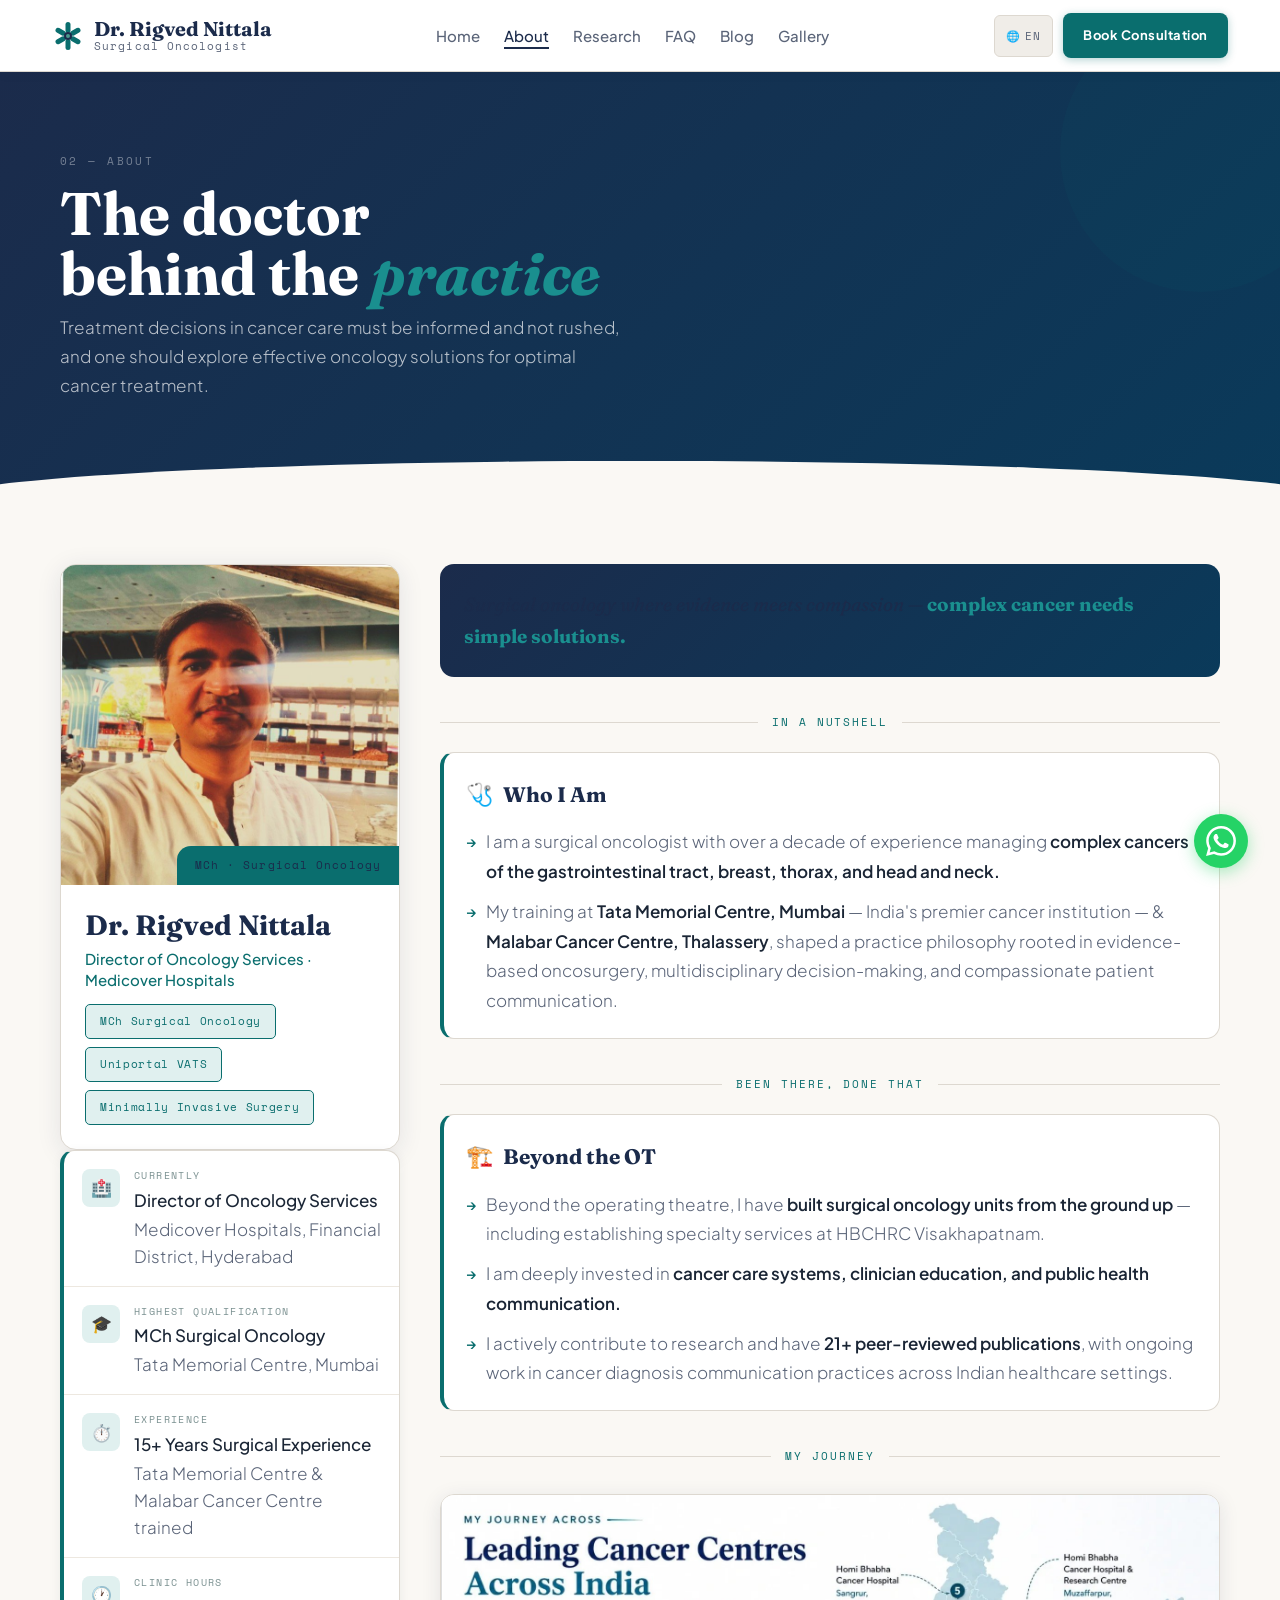
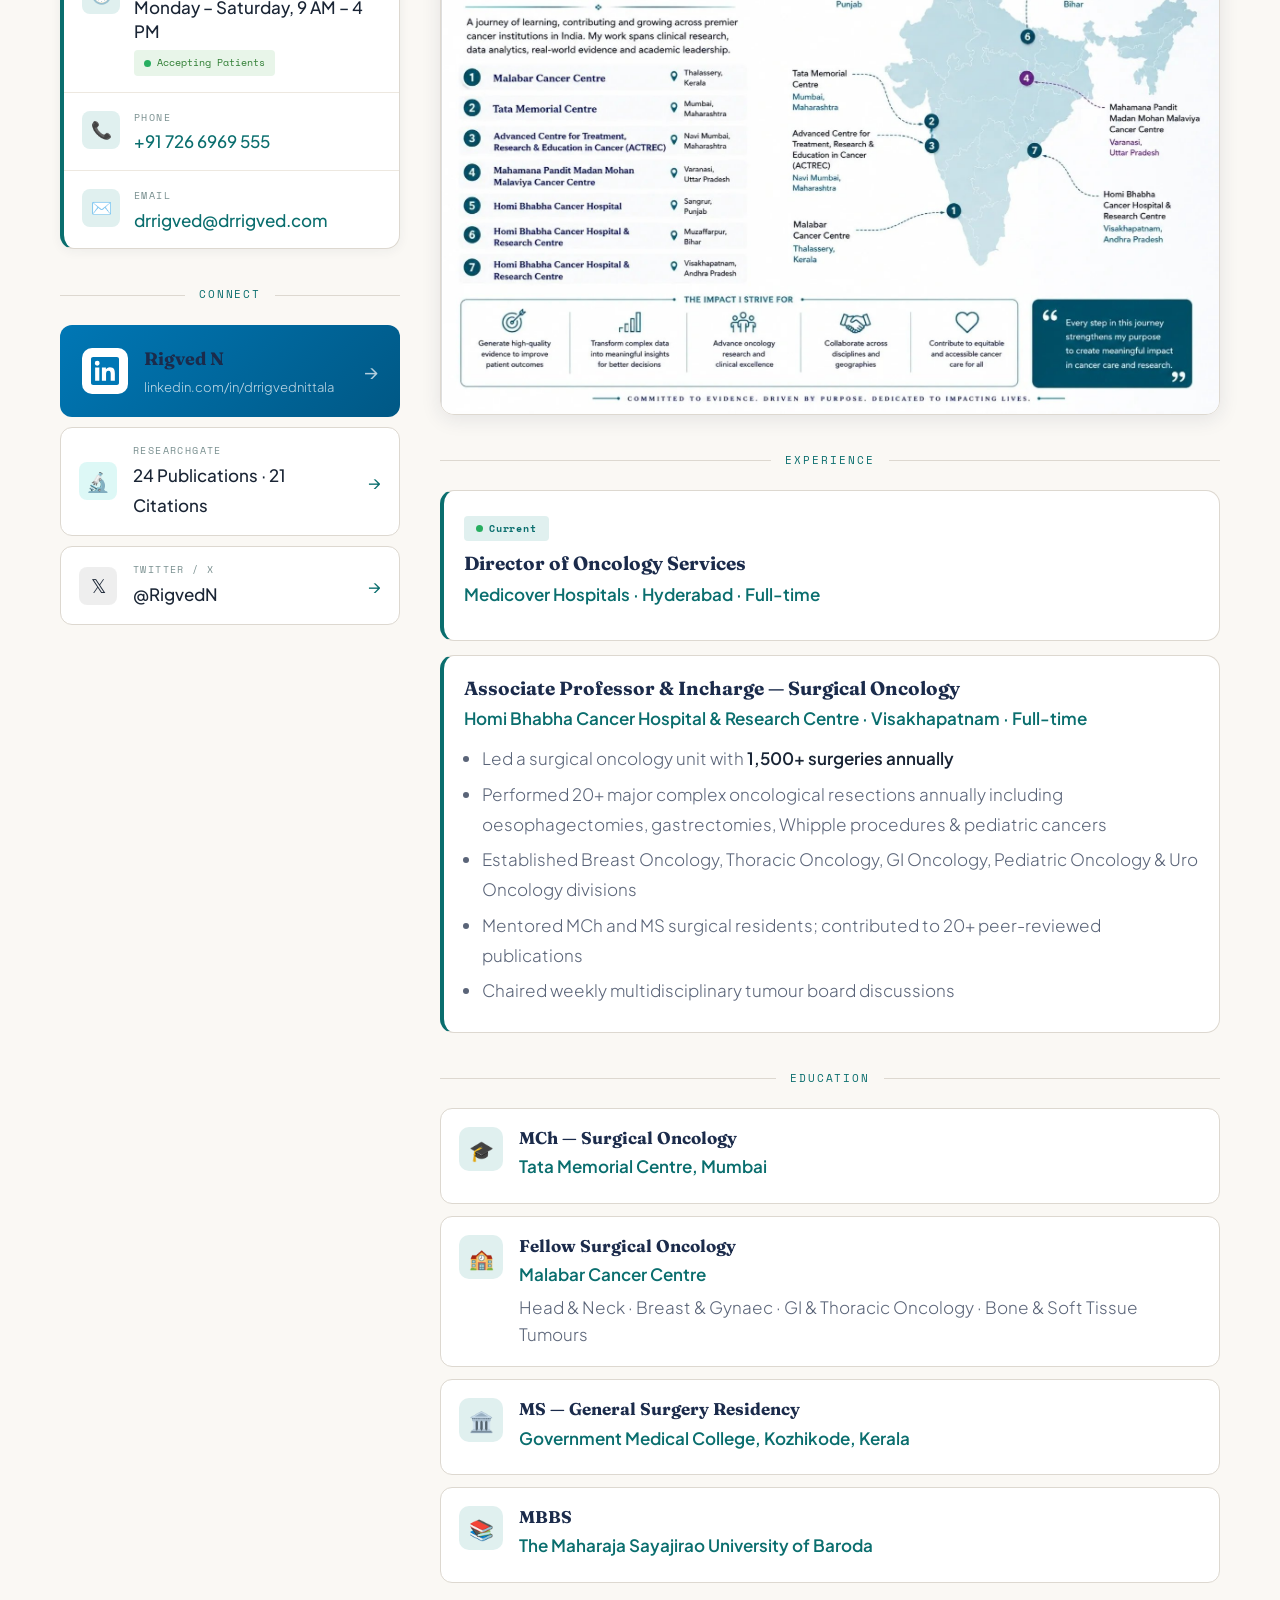
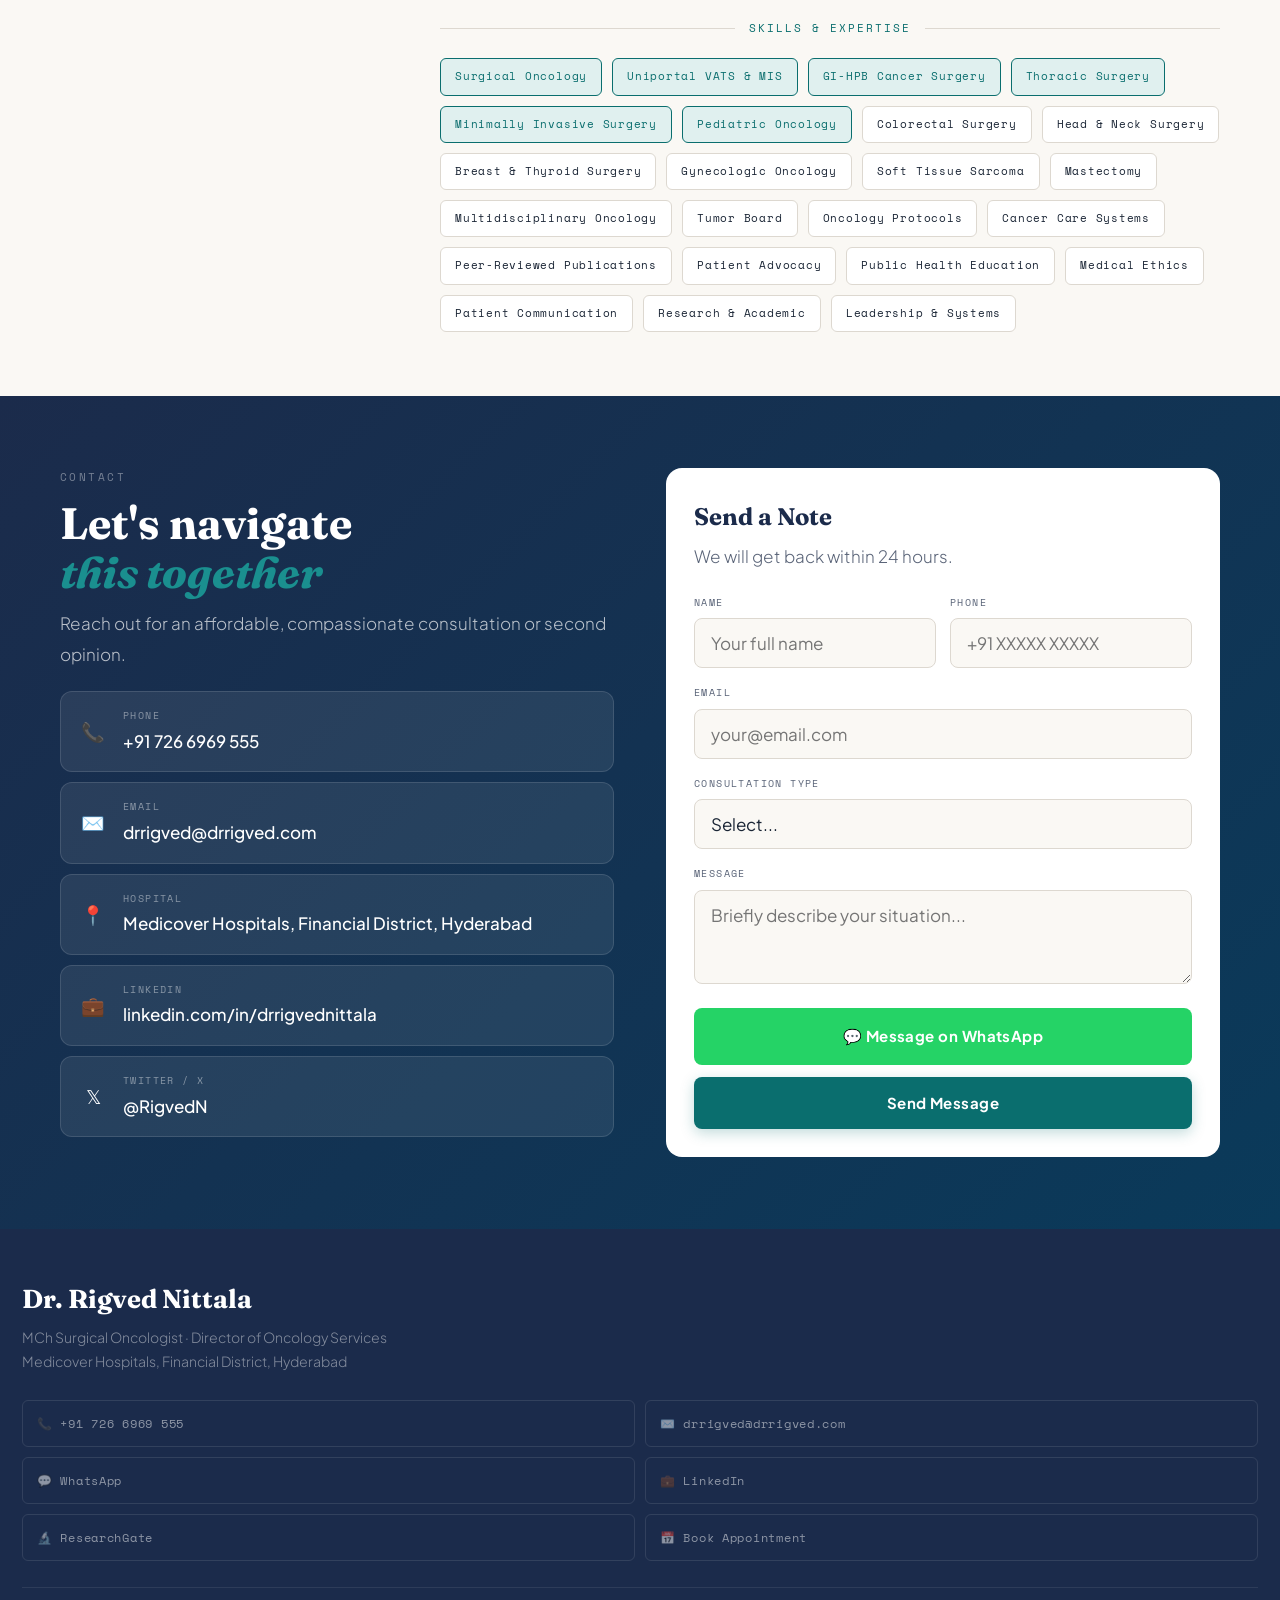
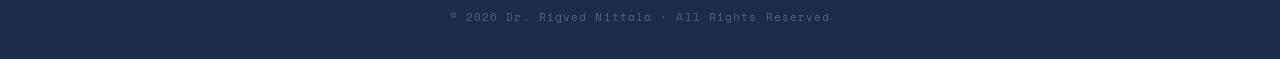
==== commit e9fa1ca8: "Add files via upload" ====
--- a/about.html
+++ b/about.html
@@ -26,7 +26,7 @@
 .profile-card{background:var(--white);border-radius:16px;overflow:hidden;box-shadow:0 4px 24px rgba(27,43,75,.1);border:1px solid var(--border)}
 .profile-photo{position:relative;overflow:hidden}
 .profile-photo img{width:100%;height:320px;object-fit:cover;object-position:center top;display:block}
-.profile-badge{position:absolute;bottom:0;right:0;background:var(--teal);color:white;padding:10px 18px;font-family:var(--mono);font-size:11px;letter-spacing:.1em;border-radius:14px 0 0 0;font-weight:500}
+.profile-badge{position:absolute;bottom:0;right:0;background:var(--teal);color:var(--navy);padding:10px 18px;font-family:var(--mono);font-size:11px;letter-spacing:.1em;border-radius:14px 0 0 0;font-weight:500}
 .profile-info{padding:24px}
 .profile-name{font-family:var(--serif);font-size:28px;font-weight:700;color:var(--navy);margin-bottom:5px;line-height:1.2}
 .profile-role{font-size:15px;color:var(--teal);font-weight:500;margin-bottom:14px;line-height:1.4}
@@ -50,7 +50,7 @@
 
 /* ── INTRO STATEMENT ── */
 .intro-statement{background:linear-gradient(135deg,var(--navy),#0A3A5A);border-radius:14px;padding:24px;margin-bottom:28px}
-.intro-statement p{font-family:var(--serif);font-size:19px;font-style:italic;color:white;line-height:1.7;font-weight:400}
+.intro-statement p{font-family:var(--serif);font-size:19px;font-style:italic;color:var(--navy);line-height:1.7;font-weight:400}
 .intro-statement p strong{color:var(--teal-light);font-style:normal}
 
 /* ── BIO BOXES ── */
@@ -101,7 +101,7 @@
 .linkedin-card{background:linear-gradient(135deg,#0077B5,#005885);border-radius:12px;padding:18px 22px;display:flex;align-items:center;gap:16px;text-decoration:none;margin-bottom:10px}
 .linkedin-logo{width:46px;height:46px;background:white;border-radius:10px;display:flex;align-items:center;justify-content:center;flex-shrink:0}
 .linkedin-logo svg{width:28px;height:28px}
-.linkedin-name{font-family:var(--serif);font-size:18px;font-weight:700;color:white;margin-bottom:2px}
+.linkedin-name{font-family:var(--serif);font-size:18px;font-weight:700;color:var(--navy);margin-bottom:2px}
 .linkedin-role{font-size:13px;color:rgba(255,255,255,.75);font-weight:300}
 .linkedin-arrow{color:rgba(255,255,255,.7);font-size:20px;margin-left:auto}
 
@@ -140,7 +140,15 @@
 <nav class="main-nav">
   <a href="index.html" class="nav-logo"><svg width="32" height="32" viewBox="0 0 64 64"><g transform="translate(32,32)"><rect x="-5" y="-28" width="10" height="22" rx="5" fill="#0A6E6E" transform="rotate(0)"/><rect x="-5" y="-28" width="10" height="22" rx="5" fill="#0A6E6E" transform="rotate(60)"/><rect x="-5" y="-28" width="10" height="22" rx="5" fill="#0A6E6E" transform="rotate(120)"/><rect x="-5" y="-28" width="10" height="22" rx="5" fill="#0A6E6E" transform="rotate(180)"/><rect x="-5" y="-28" width="10" height="22" rx="5" fill="#0A6E6E" transform="rotate(240)"/><rect x="-5" y="-28" width="10" height="22" rx="5" fill="#0A6E6E" transform="rotate(300)"/><circle r="8" fill="#1B2B4B"/><circle r="4" fill="#4A9B8E"/></g></svg><div class="nav-logo-text">Dr. Rigved Nittala<small>Surgical Oncologist</small></div></a>
   <ul class="nav-links"><li><a href="index.html">Home</a></li><li><a href="about.html" class="active">About</a></li><li><a href="research.html">Research</a></li><li><a href="faq.html">FAQ</a></li><li><a href="blog.html">Blog</a></li><li><a href="gallery.html">Gallery</a></li></ul>
-  <div class="nav-right"><a href="#contact" class="nav-cta">Book Consultation</a></div>
+  <div class="nav-right" style="position:relative">
+    <button class="lang-btn" onclick="toggleLangMenu()">🌐 <span id="langLabel">EN</span></button>
+    <div class="lang-menu" id="langMenu">
+      <div class="lang-option active" data-lang="en" onclick="setLang('en');document.getElementById('langLabel').textContent='EN'">🇬🇧 English</div>
+      <div class="lang-option" data-lang="te" onclick="setLang('te');document.getElementById('langLabel').textContent='TE'">🇮🇳 తెలుగు</div>
+      <div class="lang-option" data-lang="hi" onclick="setLang('hi');document.getElementById('langLabel').textContent='HI'">🇮🇳 हिंदी</div>
+    </div>
+    <a href="#contact" class="nav-cta">Book Consultation</a>
+  </div>
 </nav>
 
 <div class="page-wrap">
@@ -149,7 +157,7 @@
 <div class="about-hero">
   <div class="hero-label reveal">02 — About</div>
   <h1 class="hero-h1 reveal d1">The doctor<br>behind the <em>practice</em></h1>
-  <p class="hero-sub reveal d2">Treatment decisions in cancer care must be informed and not rushed, and one should explore effective oncology solutions for optimal cancer treatment.</p>
+  <p class="hero-sub reveal d2" data-t="heroSub">Treatment decisions in cancer care must be informed and not rushed, and one should explore effective oncology solutions for optimal cancer treatment.</p>
 </div>
 
 <!-- MAIN SECTION -->
@@ -386,6 +394,18 @@
 }
 const obs = new IntersectionObserver(e => e.forEach(x => { if(x.isIntersecting) x.target.classList.add('visible'); }), {threshold:.1, rootMargin:'0px 0px -30px 0px'});
 document.querySelectorAll('.reveal').forEach(el => obs.observe(el));
+function toggleLangMenu() { document.getElementById('langMenu').classList.toggle('open'); }
+const ABOUT_TRANSLATIONS = {
+  en: { heroSub: 'Treatment decisions in cancer care must be informed and not rushed, and one should explore effective oncology solutions for optimal cancer treatment.' },
+  te: { heroSub: 'క్యాన్సర్ చికిత్సలో నిర్ణయాలు సమాచారంతో మరియు తొందరపాటు లేకుండా తీసుకోవాలి, మరియు సరైన క్యాన్సర్ చికిత్స కోసం ప్రభావాన్ని అన్వేషించాలి.' },
+  hi: { heroSub: 'कैंसर देखभाल में उपचार के निर्णय सूचित होने चाहिए और जल्दबाजी में नहीं, और इष्टतम उपचार के लिए प्रभावी ऑन्कोलॉजी समाधान खोजने चाहिए।' }
+};
+function setLang(lang) {
+  const t = ABOUT_TRANSLATIONS[lang];
+  document.querySelectorAll('[data-t]').forEach(el => { if(t[el.dataset.t]) el.innerHTML = t[el.dataset.t]; });
+  document.querySelectorAll('.lang-option').forEach(o => o.classList.toggle('active', o.dataset.lang === lang));
+  document.getElementById('langMenu').classList.remove('open');
+}
 if ('serviceWorker' in navigator) navigator.serviceWorker.register('sw.js');
 </script>
 </body>
--- a/shared.css
+++ b/shared.css
@@ -4,7 +4,7 @@
   --teal:#0A6E6E;--teal-light:#1A8F8F;--teal-pale:#E0F0EF;--teal-mid:#4A9B8E;--teal-deep:#065555;
   --navy:#1B2B4B;--navy-light:#2D4070;--navy-pale:#EEF2F8;
   --bg:#FAF8F4;--bg-ivory:#F5F0E8;--white:#FFFFFF;--surface:#F0EDE8;--surface2:#EBF3F1;
-  --text:#1A2535;--muted:#5A6478;--sage:#7A9090;
+  --text:#1A2535;--muted:#5A6478;--sage:#7A9090;--coral:var(--navy);
   --border:#DDD8D0;--border-light:#EDE8E0;
   --serif:'Fraunces',serif;
   --sans:'Plus Jakarta Sans',sans-serif;
